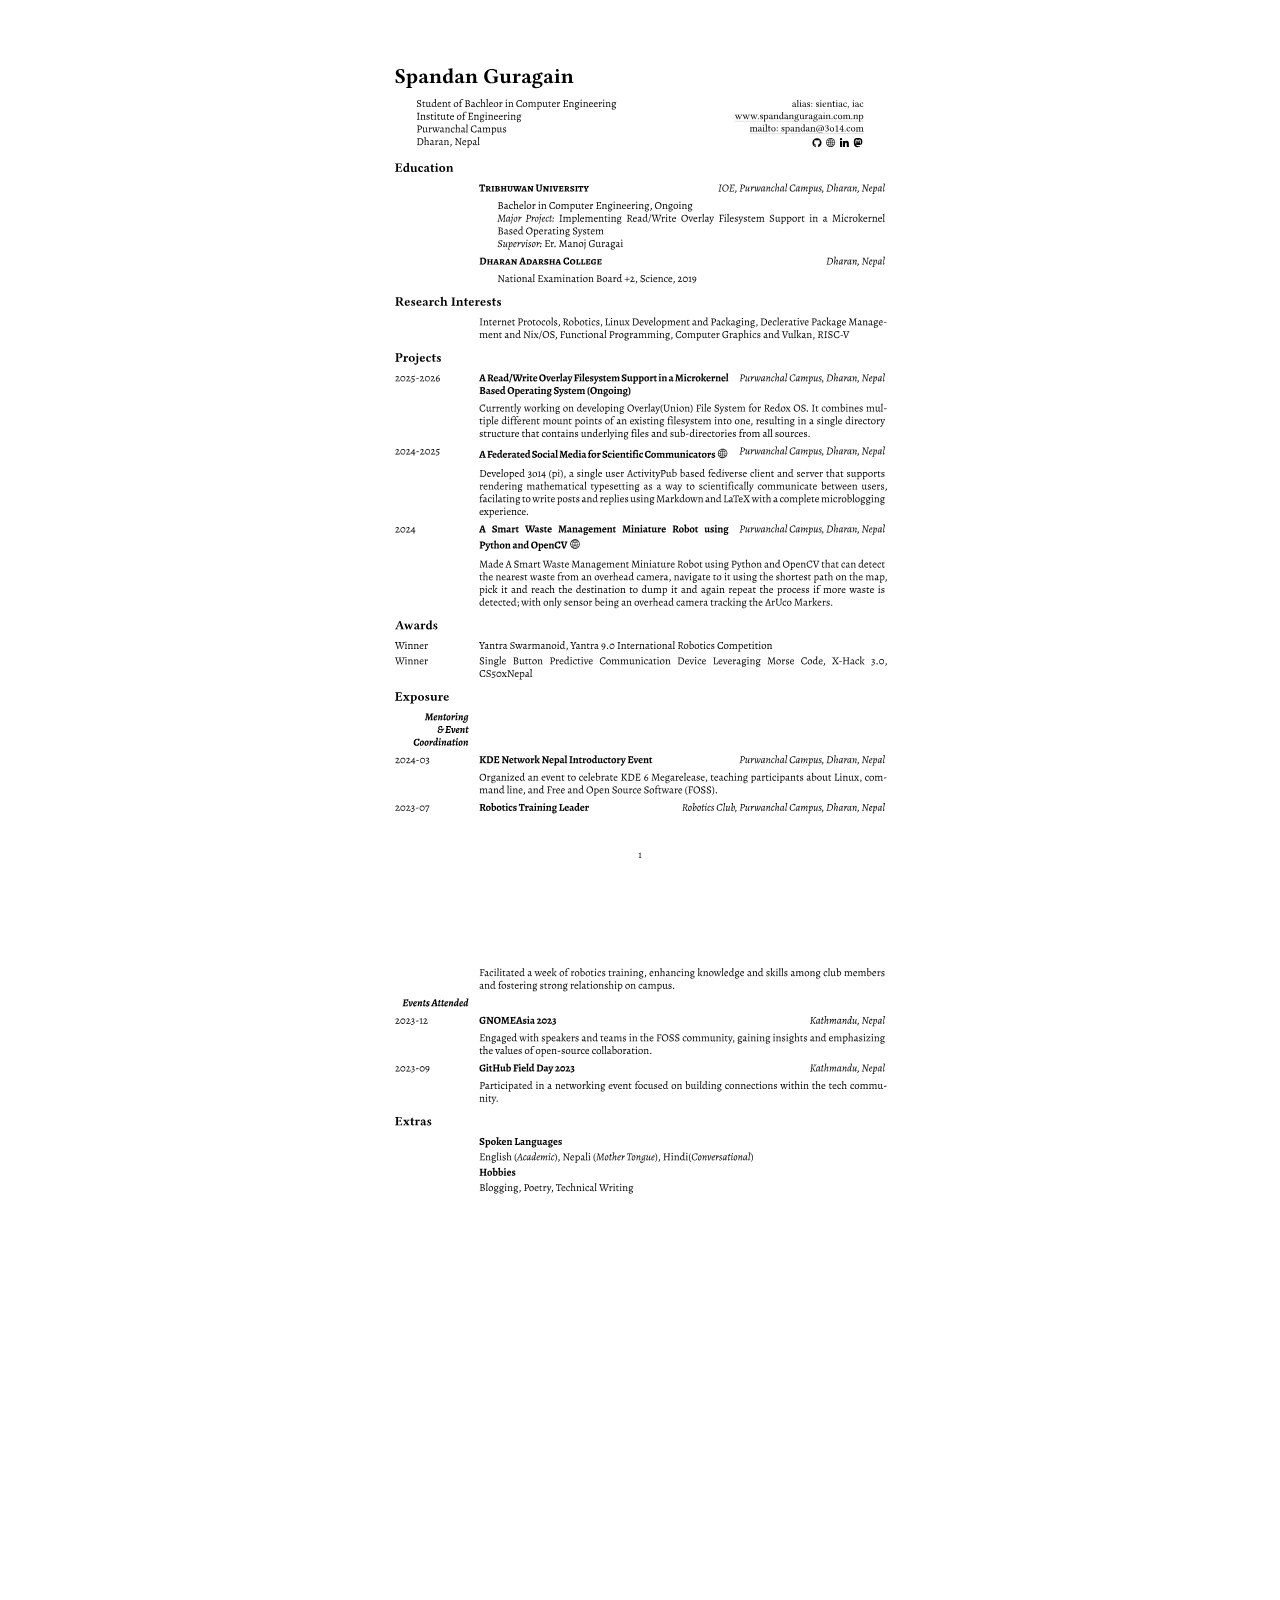
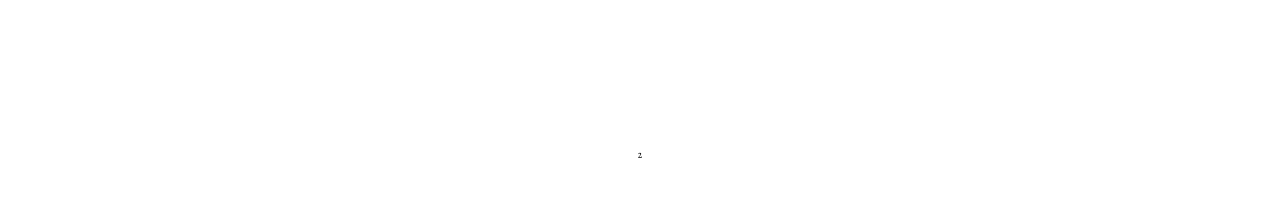
==== currywithvitamins/index.html @ 59fecb57 "add!(cv): currywithvitamins" ====
<!doctype html>
<html lang="en">
<head>
  <meta charset="utf-8" />
  <meta name="viewport" content="width=device-width,initial-scale=1" />
  <title>SVG Viewer</title>
  <meta name="theme-color" content="#ffffff">
  <link rel="stylesheet" href="style.css">
</head>
<body>
  <div id="container"></div>
  <script>
    (function(){
      const container = document.getElementById('container');
      const MAX = 2;
      for (let i = 1; i <= MAX; i++) {
        const obj = document.createElement('object');
        obj.type = 'image/svg+xml';
        obj.data = i + '.svg';
        obj.className = 'page';
        container.appendChild(obj);
      }
    })();
  </script>
</body>
</html>
---- currywithvitamins/style.css ----
html,body{height:100%;margin:0;padding:0;background:#ffffff}
#container{width:100%;height:100%}
.page{width:100vw;height:100vh;display:block}
.page + .page{page-break-before:always}
object,img,svg{width:100%;height:100%;display:block;border:0;margin:0;padding:0}
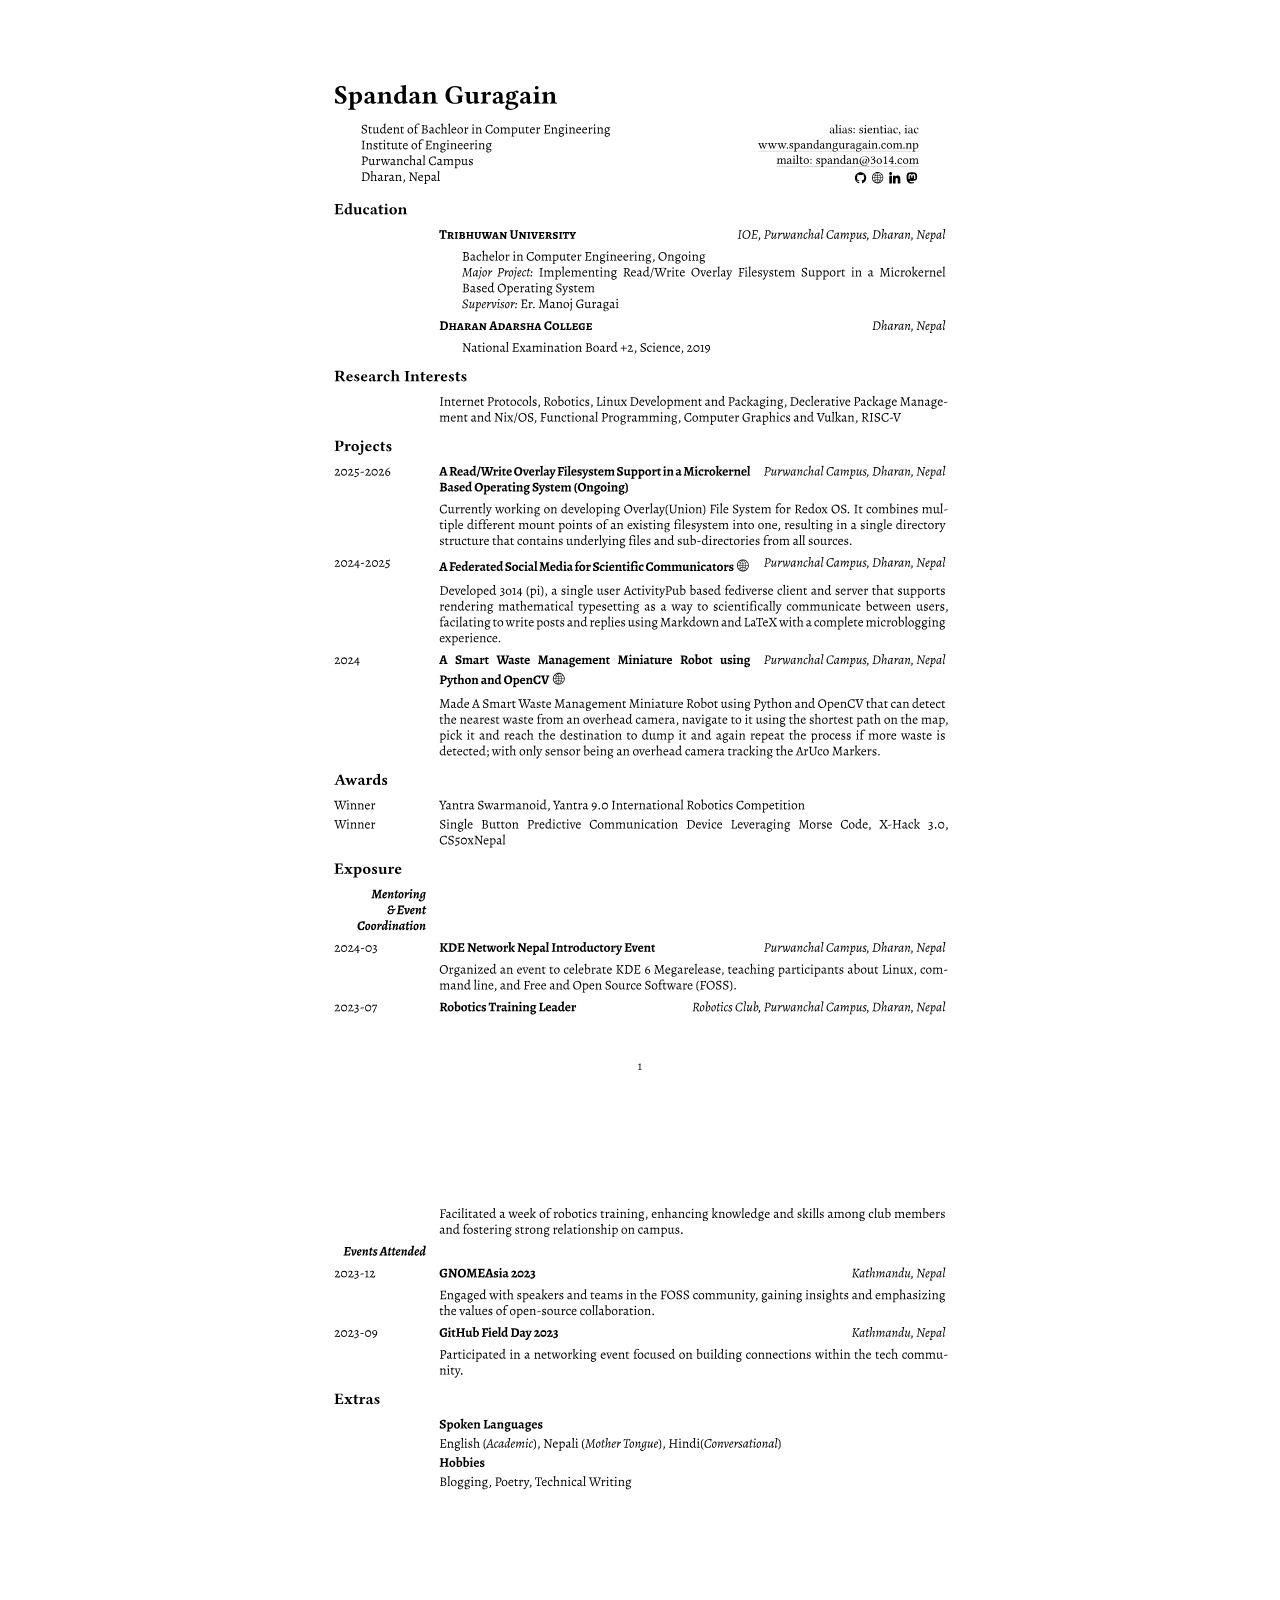
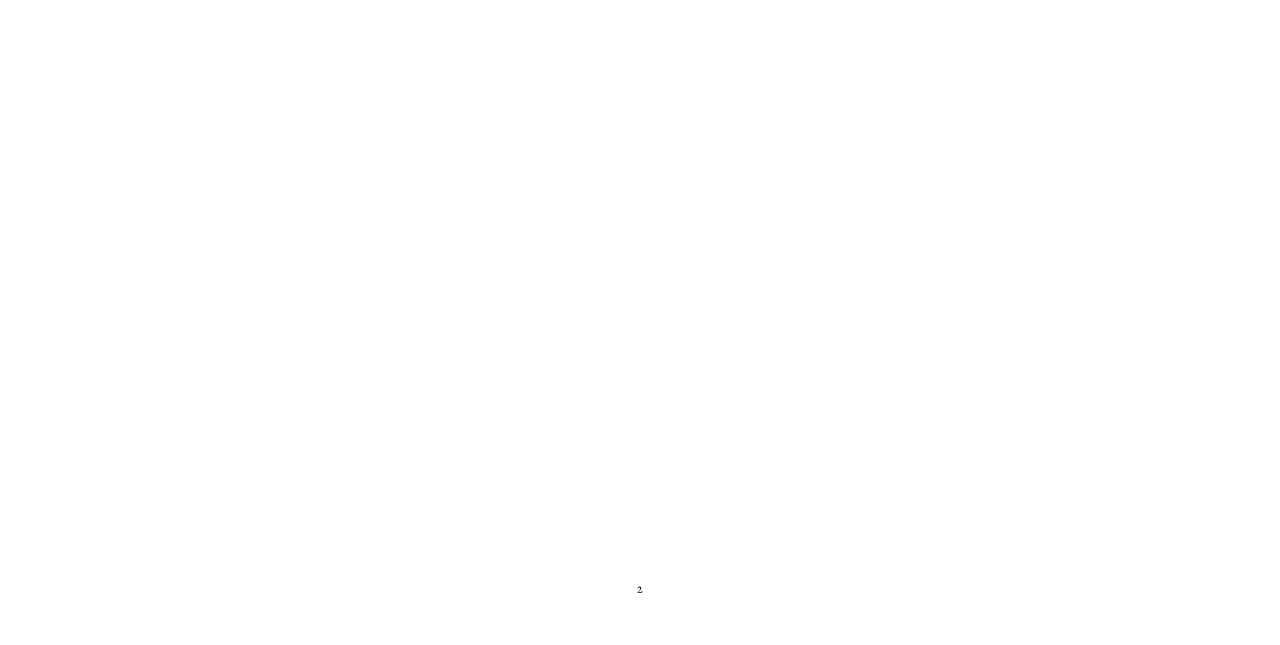
==== commit 424caf95: "fix!(cv): links" ====
--- a/currywithvitamins/index.html
+++ b/currywithvitamins/index.html
@@ -3,22 +3,27 @@
 <head>
   <meta charset="utf-8" />
   <meta name="viewport" content="width=device-width,initial-scale=1" />
-  <title>SVG Viewer</title>
+  <title>CV</title>
   <meta name="theme-color" content="#ffffff">
   <link rel="stylesheet" href="style.css">
 </head>
 <body>
   <div id="container"></div>
+
   <script>
-    (function(){
+    (async function () {
       const container = document.getElementById('container');
       const MAX = 2;
+
       for (let i = 1; i <= MAX; i++) {
-        const obj = document.createElement('object');
-        obj.type = 'image/svg+xml';
-        obj.data = i + '.svg';
-        obj.className = 'page';
-        container.appendChild(obj);
+        const response = await fetch(`${i}.svg`);
+        const svgText = await response.text();
+
+        const wrapper = document.createElement('div');
+        wrapper.className = 'page';
+        wrapper.innerHTML = svgText;
+
+        container.appendChild(wrapper);
       }
     })();
   </script>
--- a/currywithvitamins/style.css
+++ b/currywithvitamins/style.css
@@ -1,6 +1,26 @@
+html, body {
+  margin: 0;
+  padding: 0;
+  background: #ffffff;
+}
 
-html,body{height:100%;margin:0;padding:0;background:#ffffff}
-#container{width:100%;height:100%}
-.page{width:100vw;height:100vh;display:block}
-.page + .page{page-break-before:always}
-object,img,svg{width:100%;height:100%;display:block;border:0;margin:0;padding:0}
+#container {
+  min-height: 100vh;
+  background: #ffffff;
+  display: flex;
+  flex-direction: column;
+  align-items: center;
+}
+
+.page {
+  background: #ffffff;
+  display: flex;
+  justify-content: center;
+}
+
+.page svg {
+  display: block;
+  width: 100%;
+  height: auto;
+  background: #ffffff;
+}
